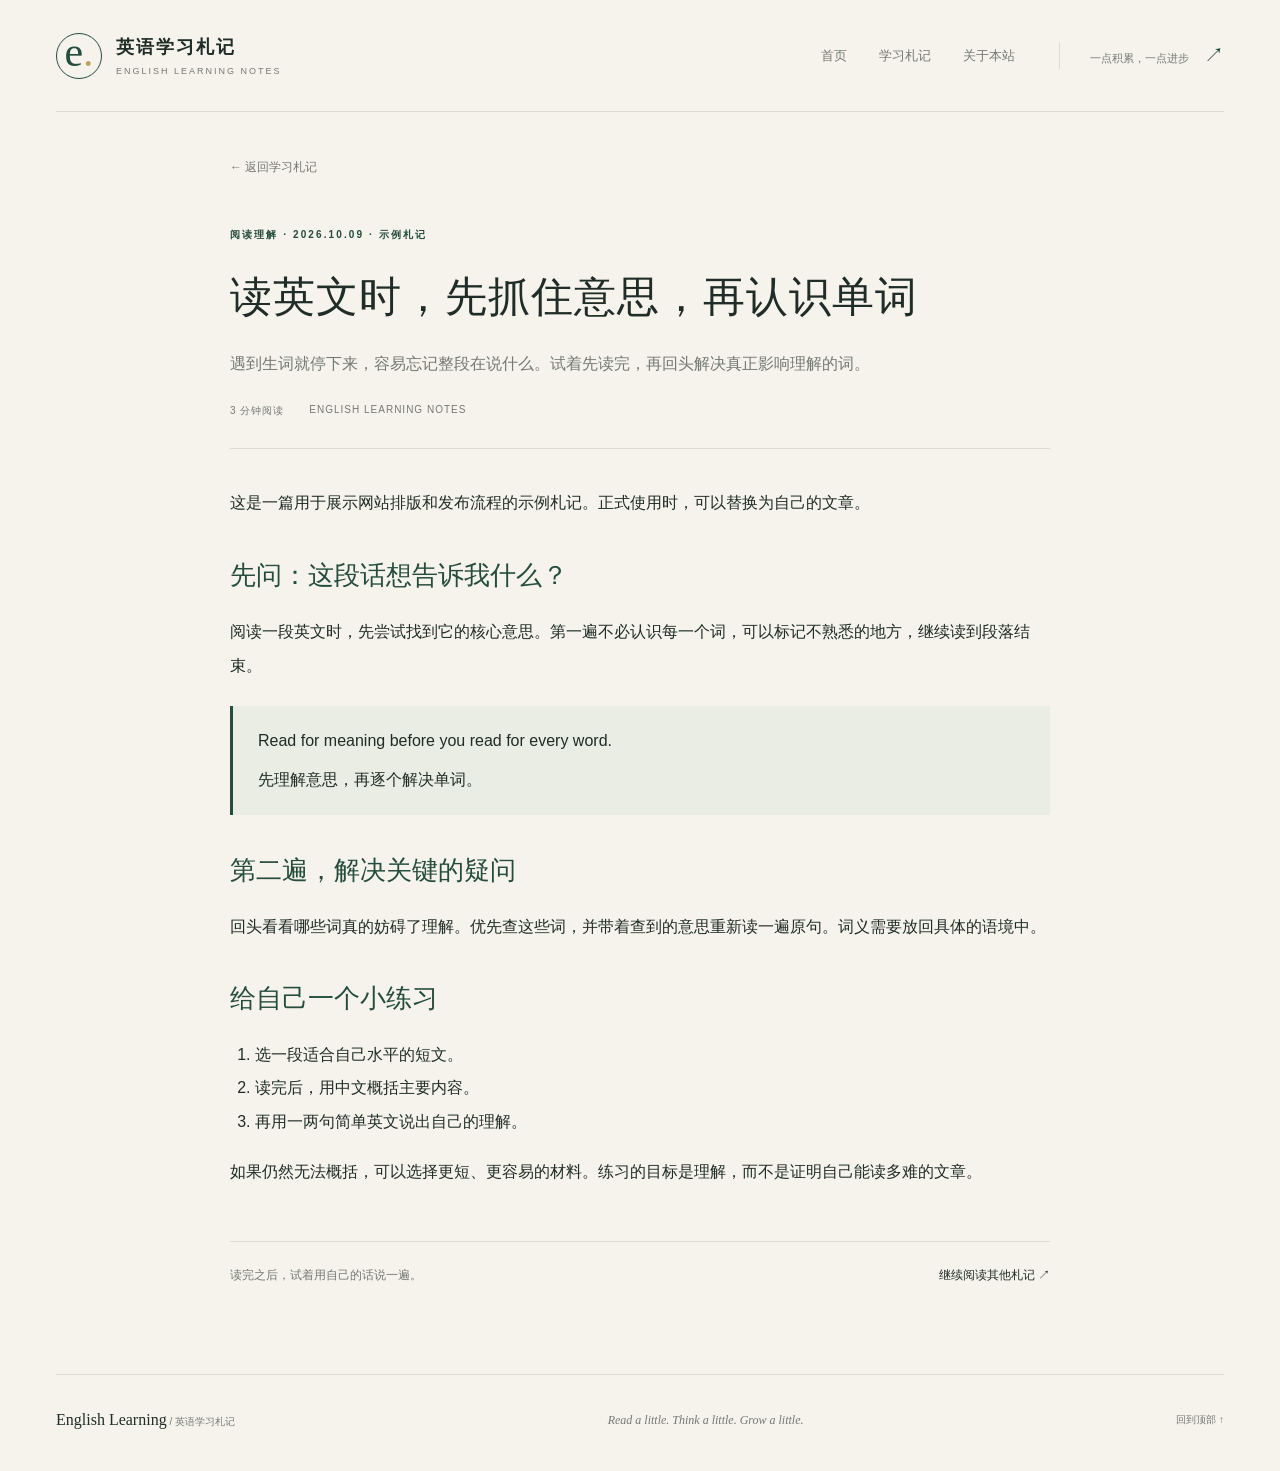
==== docs/posts/read-for-meaning/index.html @ 32a2eefb "Build English Learning blog scaffold and homepage" ====
<!doctype html>
<html lang="zh-CN">
<head>
  <meta charset="utf-8">
  <meta name="viewport" content="width=device-width, initial-scale=1">
  <meta name="description" content="遇到生词就停下来，容易忘记整段在说什么。试着先读完，再回头解决真正影响理解的词。">
  <meta name="theme-color" content="#f5f3ec">
  <title>读英文时，先抓住意思，再认识单词 · 英语学习札记</title>
  <link rel="icon" href="../../assets/favicon.svg" type="image/svg+xml">
  <link rel="stylesheet" href="../../assets/style.css">
  <script src="../../assets/site.js" defer></script>
</head>
<body>
  <a class="skip-link" href="#main">跳到正文</a>
  <header class="site-header wrap">
    <a class="brand" href="../../" aria-label="英语学习札记 首页"><span class="brand-mark" aria-hidden="true">e<span>.</span></span><span><strong>英语学习札记</strong><small>ENGLISH LEARNING NOTES</small></span></a>
    <nav aria-label="主导航"><a href="../../" >首页</a><a href="../../#articles">学习札记</a><a href="../../#about">关于本站</a></nav>
    <span class="header-note">一点积累，一点进步 <span aria-hidden="true">↗</span></span>
  </header>
  <main id="main"><article class="article-page wrap"><a class="back-link" href="../../#articles">← 返回学习札记</a><header class="post-header"><p class="eyebrow">阅读理解 · 2026.10.09 · 示例札记</p><h1>读英文时，先抓住意思，再认识单词</h1><p class="post-summary">遇到生词就停下来，容易忘记整段在说什么。试着先读完，再回头解决真正影响理解的词。</p><div class="post-meta"><span>3 分钟阅读</span><span>ENGLISH LEARNING NOTES</span></div></header><div class="post-body"><p>这是一篇用于展示网站排版和发布流程的示例札记。正式使用时，可以替换为自己的文章。</p>
<h2>先问：这段话想告诉我什么？</h2>
<p>阅读一段英文时，先尝试找到它的核心意思。第一遍不必认识每一个词，可以标记不熟悉的地方，继续读到段落结束。</p>
<blockquote><p lang="en">Read for meaning before you read for every word.</p><p>先理解意思，再逐个解决单词。</p></blockquote>
<h2>第二遍，解决关键的疑问</h2>
<p>回头看看哪些词真的妨碍了理解。优先查这些词，并带着查到的意思重新读一遍原句。词义需要放回具体的语境中。</p>
<h2>给自己一个小练习</h2>
<ol><li>选一段适合自己水平的短文。</li><li>读完后，用中文概括主要内容。</li><li>再用一两句简单英文说出自己的理解。</li></ol>
<p>如果仍然无法概括，可以选择更短、更容易的材料。练习的目标是理解，而不是证明自己能读多难的文章。</p>
</div><footer class="post-footer"><p>读完之后，试着用自己的话说一遍。</p><a href="../../#articles">继续阅读其他札记 ↗</a></footer></article>
</main>
  <footer class="site-footer wrap"><a class="footer-brand" href="../../">English Learning<span> / 英语学习札记</span></a><p>Read a little. Think a little. Grow a little.</p><a href="../../#main">回到顶部 ↑</a></footer>
</body>
</html>
---- docs/assets/style.css ----
@charset "UTF-8";
:root{--paper:#f5f3ec;--ink:#202c27;--green:#254c3d;--muted:#747a71;--line:#dadbd1;--gold:#bea35f;--serif:Georgia,"Noto Serif SC","Songti SC",SimSun,serif;--sans:Inter,"Segoe UI","PingFang SC","Microsoft YaHei",sans-serif}
*{box-sizing:border-box}html{scroll-behavior:smooth;scroll-padding-top:28px}body{margin:0;background:var(--paper);color:var(--ink);font-family:var(--sans);-webkit-font-smoothing:antialiased}a{color:inherit;text-decoration:none}button,input{font:inherit}button,a,input{-webkit-tap-highlight-color:transparent}a:focus-visible,button:focus-visible,input:focus-visible{outline:3px solid var(--gold);outline-offset:5px}button{cursor:pointer}button:disabled{cursor:default}[hidden]{display:none!important}.wrap{max-width:1240px;width:calc(100% - 112px);margin-inline:auto}.sr-only{position:absolute;width:1px;height:1px;overflow:hidden;clip:rect(0,0,0,0)}.skip-link{position:absolute;top:-100px;left:24px;padding:12px;background:var(--green);color:white;z-index:10}.skip-link:focus{top:12px}
.site-header{height:112px;display:flex;align-items:center;border-bottom:1px solid var(--line);gap:44px}.brand{display:flex;align-items:center;gap:14px}.brand-mark{height:46px;width:46px;border:1px solid var(--green);border-radius:50%;display:flex;align-items:center;justify-content:center;font:42px var(--serif);color:var(--green);padding-bottom:7px}.brand-mark span{color:var(--gold)}.brand strong{display:block;font-size:18px;letter-spacing:2px;font-weight:600}.brand small{display:block;font-size:9px;letter-spacing:2px;margin-top:7px;color:var(--muted)}nav{display:flex;gap:32px;margin-left:auto;font-size:13px}nav a{padding:10px 0;position:relative;color:var(--muted)}nav a:hover,nav [aria-current]{color:var(--green)}nav [aria-current]:after{content:"";position:absolute;bottom:0;left:50%;width:4px;height:4px;background:var(--green);border-radius:50%}.header-note{border-left:1px solid var(--line);padding-left:30px;font-size:11px;color:var(--muted)}.header-note span{margin-left:12px;font-size:20px;color:var(--green)}
.hero{display:grid;grid-template-columns:1.15fr 1fr;min-height:620px;align-items:center;gap:55px;padding-block:76px 70px}.eyebrow{font-size:10px;letter-spacing:2.1px;font-weight:600;color:var(--green);margin:0 0 22px;line-height:1.8}.tiny-dot{display:inline-block;background:var(--green);width:6px;height:6px;border-radius:50%;margin-right:10px;vertical-align:1px}.hero h1{font-family:var(--serif);font-size:clamp(36px,4.2vw,58px);letter-spacing:2px;font-weight:500;line-height:1.55;margin:0 0 25px}.hero-emphasis{color:var(--green);position:relative;white-space:nowrap}.hero-emphasis:after{content:"";position:absolute;left:0;right:0;bottom:-8px;height:9px;border-top:2px solid var(--gold);border-radius:50%;transform:rotate(-2deg)}.hero-description{max-width:420px;color:var(--muted);font-size:14px;line-height:2.05;margin:0 0 32px}.button{display:inline-flex;gap:40px;align-items:center;background:var(--green);color:#f9f8f3;padding:17px 24px;font-size:13px;border-radius:2px;transition:background .2s,transform .2s}.button:hover{background:#173b2d;transform:translateY(-2px)}.button span{font-size:19px}.hero-footnote{display:flex;align-items:center;gap:10px;margin-top:44px;color:var(--muted);font-size:9px;letter-spacing:1.5px}.hero-footnote i{width:3px;height:3px;background:var(--gold);border-radius:50%}.hero-footnote small{font-size:10px;letter-spacing:.5px;margin-left:14px}
.notebook-scene{height:455px;position:relative;display:flex;align-items:center;justify-content:center;background:radial-gradient(ellipse at center,#e6e8db 0,transparent 68%)}.scene-label{position:absolute;top:0;right:4px;font-size:9px;letter-spacing:2px;color:var(--muted);writing-mode:vertical-rl}.paper-back{position:absolute;width:307px;height:391px;background:#e5e7dc;border:1px solid #c8cbbb;transform:rotate(7deg) translate(10px,5px)}.notebook-paper{width:315px;height:404px;background:#fffdf6;border:1px solid #d9dacd;box-shadow:0 15px 32px #394c3120;transform:rotate(-5deg);padding:24px 27px;position:relative}.paper-heading{display:flex;justify-content:space-between;font-size:8px;letter-spacing:1.7px;color:var(--muted)}.paper-rule{border-top:1px solid #dadcce;margin-top:12px}.paper-word{font:35px var(--serif);color:var(--green);margin:21px 0 8px;letter-spacing:-1px}.paper-word span{display:block;font:11px var(--sans);color:var(--muted);letter-spacing:.5px;margin-top:7px}.paper-meaning{font-size:10px;color:var(--muted);margin:10px 0 20px}.paper-example{font:italic 25px/1.35 var(--serif);position:relative;z-index:1}.paper-example span{background:linear-gradient(transparent 75%,#e8d998 75%)}.window-art{position:absolute;right:25px;bottom:52px;width:115px;height:133px;border-radius:58px 58px 0 0;overflow:hidden;background:#e4e9dc;border:5px solid #bcc9b4}.sun{position:absolute;top:22px;left:30px;width:29px;height:29px;background:#d3b268;border-radius:50%}.hill{position:absolute;width:200px;height:120px;border-radius:50%}.hill-back{background:#9bab8e;top:66px;left:-49px;transform:rotate(17deg)}.hill-front{background:#4c7158;top:90px;left:15px;transform:rotate(-25deg)}.window-frame{position:absolute;left:50%;top:0;height:100%;width:4px;background:#bcc9b4}.window-frame:after{content:"";position:absolute;top:62px;left:-60px;width:120px;height:4px;background:#bcc9b4}.paper-bottom{position:absolute;bottom:22px;left:27px;right:27px;display:flex;justify-content:space-between;border-top:1px solid #dadcce;padding-top:13px;font-size:9px;color:var(--muted)}.paper-bottom span:last-child{font-size:17px;color:var(--green)}.scene-caption{position:absolute;bottom:0;left:38px;font:italic 15px var(--serif);color:var(--muted);transform:rotate(-5deg)}.scene-spark{position:absolute;left:13px;top:62px;color:var(--gold);font-size:38px}
.manifesto{display:flex;align-items:center;gap:32px;border-block:1px solid var(--line);padding-block:23px}.manifesto-label{font-size:9px;letter-spacing:1.7px;color:var(--muted)}.manifesto p{font-family:var(--serif);font-size:17px;letter-spacing:1px;margin:0}.manifesto p span{color:var(--muted)}.manifesto-arrow{margin-left:auto;color:var(--green);font-size:25px}.articles-section{padding-block:71px 76px}.section-heading{display:flex;align-items:end;justify-content:space-between;gap:24px}.section-heading .eyebrow{margin-bottom:10px}.section-heading h2{font-family:var(--serif);font-size:30px;font-weight:500;letter-spacing:1px;margin:0}.article-count{font-family:var(--sans);font-size:10px;letter-spacing:0;border:1px solid var(--line);border-radius:30px;padding:4px 9px;margin-left:15px;vertical-align:middle;color:var(--muted)}.section-note{color:var(--muted);font-size:11px;margin:0 0 7px}.article-tools{display:flex;justify-content:space-between;align-items:center;gap:20px;margin:30px 0 27px}.filters{display:flex;gap:7px;flex-wrap:wrap}.filter{border:1px solid transparent;color:var(--muted);padding:9px 17px;background:transparent;font-size:12px;border-radius:3px}.filter:hover{color:var(--green);background:#eceee4}.filter.active{background:var(--green);color:white}.search{display:flex;align-items:center;gap:9px;border-bottom:1px solid var(--line);padding-bottom:7px;color:var(--muted)}.search>span:first-child{font-size:24px;line-height:1}.search input{width:145px;background:transparent;border:0;color:var(--ink);font-size:11px;padding:5px 0}.search input:focus{outline-offset:3px}.article-grid{display:grid;grid-template-columns:repeat(3,minmax(0,1fr));gap:25px}.article-card{border:1px solid var(--line);background:#faf9f3;display:flex;flex-direction:column;min-width:0;transition:transform .2s,box-shadow .2s}.article-card:hover{transform:translateY(-4px);box-shadow:0 10px 25px #24372a0a}.card-art{height:170px;display:flex;align-items:center;justify-content:center;position:relative;overflow:hidden}.card-art:before{content:"";width:125px;height:125px;border:1px solid currentColor;opacity:.18;border-radius:50%;position:absolute;left:-25px;top:75px}.card-art:after{content:"";width:155px;height:155px;border:1px solid currentColor;opacity:.18;border-radius:50%;position:absolute;right:-25px;top:-70px}.art-reading{background:#e4e9dd;color:#456249}.art-writing{background:#efe7d5;color:#8d7649}.art-method{background:#e3e7e9;color:#596b74}.art-word{font:italic 49px var(--serif);letter-spacing:-2px}.art-word span{font-style:normal;color:inherit;opacity:.5}.art-caption{position:absolute;bottom:18px;left:24px;font-size:8px;letter-spacing:2px}.card-body{padding:23px 24px 17px;flex:1;display:flex;flex-direction:column}.card-meta{font-size:10px;color:var(--muted);display:flex;justify-content:space-between}.card-category{color:var(--green)}.sample-badge{font-size:9px;border:1px solid #d7d8ce;border-radius:3px;padding:1px 5px;margin-left:6px;color:var(--muted)}.card-body h3{font-family:var(--serif);font-weight:500;font-size:21px;line-height:1.65;margin:14px 0 10px;letter-spacing:.5px}.card-body h3 a:after{content:"";position:absolute;inset:0}.article-card{position:relative}.card-body>p{font-size:12px;line-height:1.95;color:var(--muted);margin:0 0 24px}.card-footer{display:flex;justify-content:space-between;align-items:center;margin-top:auto;padding-top:16px;border-top:1px solid var(--line);font-size:10px;color:var(--muted)}.card-footer span:last-child{font-size:21px;color:var(--green)}.empty-results{text-align:center;padding:50px;color:var(--muted);border:1px dashed var(--line);font-size:14px}.sample-notice{color:var(--muted);font-size:10px;margin-top:19px}.sample-notice:empty{display:none}
.about-panel{background:#e9ede3;position:relative;overflow:hidden;padding:42px 44px;display:grid;grid-template-columns:1fr 1fr;gap:65px}.about-intro .eyebrow{font-size:9px;margin-bottom:17px}.about-intro h2{font:500 30px/1.65 var(--serif);letter-spacing:1px;margin:0}.about-intro h2 span{color:var(--green)}.about-copy{position:relative;z-index:1;padding-top:15px}.about-copy p{font-size:13px;line-height:2.1;color:#66715f;max-width:375px;margin:0 0 21px}.about-copy a{font-size:12px;border-bottom:1px solid #bcc7b3;padding-bottom:7px;display:inline-block}.about-copy a span{margin-left:25px}.about-decoration{position:absolute;font:140px var(--serif);right:-10px;bottom:-45px;opacity:.06;color:var(--green)}.about-decoration span{font-size:70px}.site-footer{margin-top:65px;border-top:1px solid var(--line);padding-block:26px 31px;display:flex;align-items:center;justify-content:space-between;gap:20px}.footer-brand{font:16px var(--serif)}.footer-brand span{font:10px var(--sans);color:var(--muted)}.site-footer p{font:italic 12px var(--serif);color:var(--muted)}.site-footer>a:last-child{font-size:10px;color:var(--muted)}
.article-page{max-width:820px;padding-top:45px}.back-link{font-size:12px;color:var(--muted)}.post-header{padding-block:50px 30px;border-bottom:1px solid var(--line)}.post-header h1{font:500 42px/1.5 var(--serif);margin:0 0 20px;letter-spacing:1px}.post-summary{color:var(--muted);font-size:16px;line-height:1.9}.post-meta{display:flex;gap:25px;color:var(--muted);font-size:10px;margin-top:25px;letter-spacing:1px}.post-body{font-size:16px;line-height:2.1;padding-block:20px 35px;overflow-wrap:anywhere}.post-body h2{font:500 26px/1.7 var(--serif);margin:34px 0 12px;color:var(--green)}.post-body h3{font-size:19px;margin-top:28px}.post-body p{margin:17px 0}.post-body a{text-decoration:underline;text-underline-offset:4px;color:var(--green)}.post-body blockquote{margin:24px 0;padding:13px 25px;background:#e9ede3;border-left:3px solid var(--green)}.post-body blockquote p{margin:5px 0}.post-body ul,.post-body ol{padding-left:25px}.post-body img{display:block;max-width:100%;height:auto;margin:24px auto}.post-body table{display:block;overflow-x:auto;border-collapse:collapse;max-width:100%}.post-body td,.post-body th{border:1px solid var(--line);padding:8px 12px}.post-body pre{overflow-x:auto;padding:20px;background:#e9ede3}.post-footer{border-top:1px solid var(--line);padding-block:25px;display:flex;justify-content:space-between;gap:20px;font-size:12px}.post-footer p{color:var(--muted);margin:0}
@media(min-width:1500px){.hero{gap:90px}.hero h1{font-size:60px}}
@media(max-width:1050px){.wrap{width:calc(100% - 64px)}.header-note{display:none}.hero{gap:20px}.hero h1{font-size:42px}.hero-footnote small{display:none}.notebook-paper{width:280px;height:383px}.paper-back{width:275px;height:373px}.paper-word{font-size:32px}.paper-example{font-size:23px}.section-note{display:none}.article-grid{gap:17px}.card-body{padding:20px}.card-body h3{font-size:19px}.about-panel{gap:30px}.about-intro h2{font-size:27px}}
@media(max-width:760px){.wrap{width:calc(100% - 40px)}.site-header{height:91px;gap:15px}.brand{gap:10px}.brand strong{font-size:15px;letter-spacing:1px}.brand small{font-size:7px;letter-spacing:1px}.brand-mark{width:37px;height:37px;font-size:34px}nav{gap:17px;font-size:11px}nav a:last-child{display:none}.hero{grid-template-columns:1fr;padding-block:45px 34px;gap:35px}.hero h1{font-size:clamp(34px,7vw,45px);letter-spacing:1px}.hero .eyebrow{font-size:8px;letter-spacing:1.5px}.hero-description{font-size:13px;max-width:100%}.hero-footnote{margin-top:28px}.hero-footnote small{display:block;margin-left:auto;font-size:9px}.notebook-scene{height:390px;max-width:410px;width:100%;margin:auto}.notebook-paper{width:270px;height:353px;padding:20px 24px}.paper-back{width:268px;height:347px}.paper-word{margin-top:16px}.paper-example{font-size:22px}.paper-meaning{margin-bottom:15px}.window-art{width:92px;height:109px;bottom:49px}.paper-bottom{left:24px;right:24px;bottom:16px;font-size:8px}.scene-caption{left:7px;font-size:12px}.scene-spark{left:4px;top:38px;font-size:28px}.manifesto{gap:15px;padding-block:21px}.manifesto-label{display:none}.manifesto p{font-size:13px;letter-spacing:.3px}.manifesto-arrow{font-size:20px}.articles-section{padding-block:45px}.section-heading h2{font-size:25px}.article-tools{flex-wrap:wrap;margin-top:24px;gap:15px}.filters{gap:3px}.filter{font-size:11px;padding:9px 12px}.search{width:100%}.search input{width:100%}.article-grid{grid-template-columns:1fr;gap:24px}.card-art{height:180px}.card-body{padding:23px}.card-body h3{font-size:23px;margin-block:12px}.card-body>p{font-size:13px}.about-panel{grid-template-columns:1fr;padding:30px 25px;gap:15px}.about-intro h2{font-size:28px}.about-copy{padding-top:0}.about-copy p{max-width:100%}.site-footer{margin-top:43px;flex-wrap:wrap;padding-block:22px}.site-footer p{order:3;width:100%;margin:0;font-size:12px}.footer-brand{font-size:14px}.footer-brand span{font-size:9px}.article-page{padding-top:28px}.post-header{padding-top:35px}.post-header h1{font-size:30px}.post-summary{font-size:14px}.post-body{font-size:15px}.post-body h2{font-size:23px}.post-meta{gap:15px;font-size:9px}.post-footer{flex-direction:column}}
@media(prefers-reduced-motion:reduce){html{scroll-behavior:auto}*,*:before,*:after{transition:none!important}}
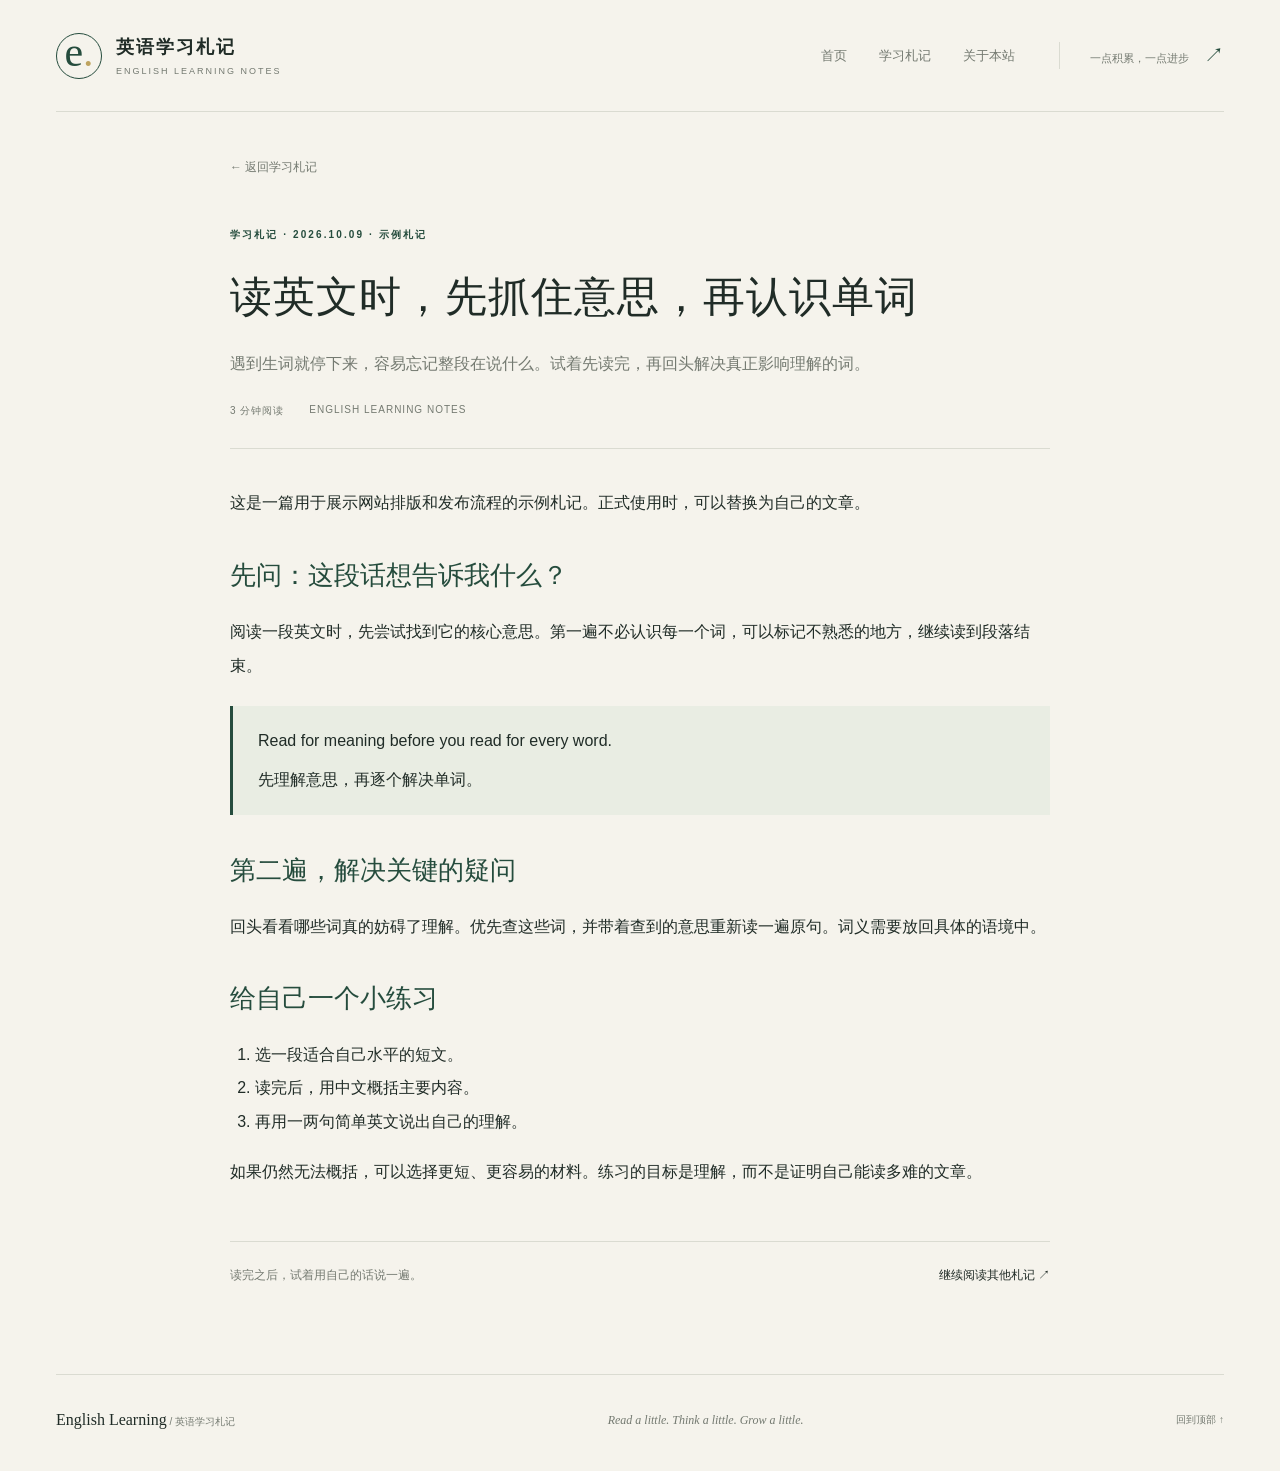
==== commit 0a3d400b: "Simplify notes and add interactive CET-4 word cards" ====
--- a/docs/posts/read-for-meaning/index.html
+++ b/docs/posts/read-for-meaning/index.html
@@ -17,7 +17,7 @@
     <nav aria-label="主导航"><a href="../../" >首页</a><a href="../../#articles">学习札记</a><a href="../../#about">关于本站</a></nav>
     <span class="header-note">一点积累，一点进步 <span aria-hidden="true">↗</span></span>
   </header>
-  <main id="main"><article class="article-page wrap"><a class="back-link" href="../../#articles">← 返回学习札记</a><header class="post-header"><p class="eyebrow">阅读理解 · 2026.10.09 · 示例札记</p><h1>读英文时，先抓住意思，再认识单词</h1><p class="post-summary">遇到生词就停下来，容易忘记整段在说什么。试着先读完，再回头解决真正影响理解的词。</p><div class="post-meta"><span>3 分钟阅读</span><span>ENGLISH LEARNING NOTES</span></div></header><div class="post-body"><p>这是一篇用于展示网站排版和发布流程的示例札记。正式使用时，可以替换为自己的文章。</p>
+  <main id="main"><article class="article-page wrap"><a class="back-link" href="../../#articles">← 返回学习札记</a><header class="post-header"><p class="eyebrow">学习札记 · 2026.10.09 · 示例札记</p><h1>读英文时，先抓住意思，再认识单词</h1><p class="post-summary">遇到生词就停下来，容易忘记整段在说什么。试着先读完，再回头解决真正影响理解的词。</p><div class="post-meta"><span>3 分钟阅读</span><span>ENGLISH LEARNING NOTES</span></div></header><div class="post-body"><p>这是一篇用于展示网站排版和发布流程的示例札记。正式使用时，可以替换为自己的文章。</p>
 <h2>先问：这段话想告诉我什么？</h2>
 <p>阅读一段英文时，先尝试找到它的核心意思。第一遍不必认识每一个词，可以标记不熟悉的地方，继续读到段落结束。</p>
 <blockquote><p lang="en">Read for meaning before you read for every word.</p><p>先理解意思，再逐个解决单词。</p></blockquote>
--- a/docs/assets/style.css
+++ b/docs/assets/style.css
@@ -11,3 +11,33 @@
 @media(max-width:1050px){.wrap{width:calc(100% - 64px)}.header-note{display:none}.hero{gap:20px}.hero h1{font-size:42px}.hero-footnote small{display:none}.notebook-paper{width:280px;height:383px}.paper-back{width:275px;height:373px}.paper-word{font-size:32px}.paper-example{font-size:23px}.section-note{display:none}.article-grid{gap:17px}.card-body{padding:20px}.card-body h3{font-size:19px}.about-panel{gap:30px}.about-intro h2{font-size:27px}}
 @media(max-width:760px){.wrap{width:calc(100% - 40px)}.site-header{height:91px;gap:15px}.brand{gap:10px}.brand strong{font-size:15px;letter-spacing:1px}.brand small{font-size:7px;letter-spacing:1px}.brand-mark{width:37px;height:37px;font-size:34px}nav{gap:17px;font-size:11px}nav a:last-child{display:none}.hero{grid-template-columns:1fr;padding-block:45px 34px;gap:35px}.hero h1{font-size:clamp(34px,7vw,45px);letter-spacing:1px}.hero .eyebrow{font-size:8px;letter-spacing:1.5px}.hero-description{font-size:13px;max-width:100%}.hero-footnote{margin-top:28px}.hero-footnote small{display:block;margin-left:auto;font-size:9px}.notebook-scene{height:390px;max-width:410px;width:100%;margin:auto}.notebook-paper{width:270px;height:353px;padding:20px 24px}.paper-back{width:268px;height:347px}.paper-word{margin-top:16px}.paper-example{font-size:22px}.paper-meaning{margin-bottom:15px}.window-art{width:92px;height:109px;bottom:49px}.paper-bottom{left:24px;right:24px;bottom:16px;font-size:8px}.scene-caption{left:7px;font-size:12px}.scene-spark{left:4px;top:38px;font-size:28px}.manifesto{gap:15px;padding-block:21px}.manifesto-label{display:none}.manifesto p{font-size:13px;letter-spacing:.3px}.manifesto-arrow{font-size:20px}.articles-section{padding-block:45px}.section-heading h2{font-size:25px}.article-tools{flex-wrap:wrap;margin-top:24px;gap:15px}.filters{gap:3px}.filter{font-size:11px;padding:9px 12px}.search{width:100%}.search input{width:100%}.article-grid{grid-template-columns:1fr;gap:24px}.card-art{height:180px}.card-body{padding:23px}.card-body h3{font-size:23px;margin-block:12px}.card-body>p{font-size:13px}.about-panel{grid-template-columns:1fr;padding:30px 25px;gap:15px}.about-intro h2{font-size:28px}.about-copy{padding-top:0}.about-copy p{max-width:100%}.site-footer{margin-top:43px;flex-wrap:wrap;padding-block:22px}.site-footer p{order:3;width:100%;margin:0;font-size:12px}.footer-brand{font-size:14px}.footer-brand span{font-size:9px}.article-page{padding-top:28px}.post-header{padding-top:35px}.post-header h1{font-size:30px}.post-summary{font-size:14px}.post-body{font-size:15px}.post-body h2{font-size:23px}.post-meta{gap:15px;font-size:9px}.post-footer{flex-direction:column}}
 @media(prefers-reduced-motion:reduce){html{scroll-behavior:auto}*,*:before,*:after{transition:none!important}}
+
+/* Clickable word notebook. Each page keeps the original paper-and-window design. */
+.notebook-scene{height:475px;padding-bottom:38px;perspective:900px}
+.word-card{display:flex;flex-direction:column;align-items:stretch;justify-content:flex-start;text-align:left;color:var(--ink);font-family:var(--sans);--sky:#e4e9dc;--frame:#bcc9b4;--hill:#4c7158;--far-hill:#9bab8e;--sun:#d3b268;--highlight:#e8d998;transform-origin:12% 50%;touch-action:manipulation}
+.word-card:hover{box-shadow:0 18px 35px #394c312b}
+.word-card .paper-rule,.word-card .paper-word,.word-card .paper-meaning,.word-card .paper-example,.word-card .example-line{display:block}
+.word-card .paper-word strong{display:block;font:inherit;letter-spacing:-1px;font-weight:400}
+.word-card .paper-example span{background:none}
+.word-card .paper-example .word-highlight{background:linear-gradient(transparent 75%,var(--highlight) 75%)}
+.word-card .window-art{background:var(--sky);border-color:var(--frame)}
+.word-card .window-frame,.word-card .window-frame:after{background:var(--frame)}
+.word-card .sun{background:var(--sun)}
+.word-card .hill-front{background:var(--hill)}
+.word-card .hill-back{background:var(--far-hill)}
+.word-card[data-theme="gold"]{--sky:#f1eadb;--frame:#cfc0a0;--hill:#9b8456;--far-hill:#d0bd8e;--sun:#d9b564;--highlight:#ead9aa}
+.word-card[data-theme="blue"]{--sky:#e3eaf0;--frame:#b1c5cd;--hill:#527c8b;--far-hill:#92b0be;--sun:#d7c090;--highlight:#d7e3e7}
+.word-card[data-theme="rose"]{--sky:#efe3dd;--frame:#cbb7a6;--hill:#927466;--far-hill:#c5a291;--sun:#dcaf87;--highlight:#ecd5c6}
+.word-card[data-theme="olive"]{--sky:#e9ebdb;--frame:#bfc5a4;--hill:#7c8854;--far-hill:#abb78e;--sun:#d6ba6d;--highlight:#e2e5bb}
+.word-card[data-theme="lavender"]{--sky:#e8e5ed;--frame:#bfb9cc;--hill:#80758e;--far-hill:#b2a5be;--sun:#d3b88c;--highlight:#dfd8e9}
+.scene-caption{bottom:33px}
+.word-controls{position:absolute;bottom:-2px;left:50%;transform:translateX(-50%);width:315px;display:flex;align-items:center;gap:10px;color:var(--muted)}
+.word-arrow{width:32px;height:32px;border:1px solid var(--line);border-radius:50%;background:transparent;color:var(--green);font-size:16px}
+.word-arrow:hover{background:#e9ede3;border-color:#bbc7b4}
+.word-progress{font-size:10px;letter-spacing:1px;font-variant-numeric:tabular-nums}
+.word-hint{font-size:9px;margin-left:auto}.word-controls button:last-child{margin-left:2px}
+.all-notes-label{display:inline-block;background:var(--green);color:white;padding:9px 17px;font-size:12px;border-radius:3px}
+.article-grid{grid-template-columns:1fr}.article-card{display:grid;grid-template-columns:280px minmax(0,1fr)}
+.card-art{height:100%;min-height:235px}.card-body{padding:25px 32px 22px}.card-body h3{font-size:25px;margin:12px 0 10px}.card-body>p{max-width:650px;font-size:13px;margin-bottom:20px}.card-label{color:var(--green)}
+@media(max-width:1050px){.word-controls{width:280px}.article-card{grid-template-columns:230px minmax(0,1fr)}.card-body{padding:23px}.card-body h3{font-size:22px}}
+@media(max-width:760px){.notebook-scene{height:420px;padding-bottom:40px}.word-controls{width:280px;bottom:-5px}.scene-caption{bottom:33px;left:12px}.article-card{grid-template-columns:1fr}.card-art{height:180px;min-height:0}.card-body{padding:23px}.card-body h3{font-size:23px}.word-card .paper-word{font-size:31px}}
